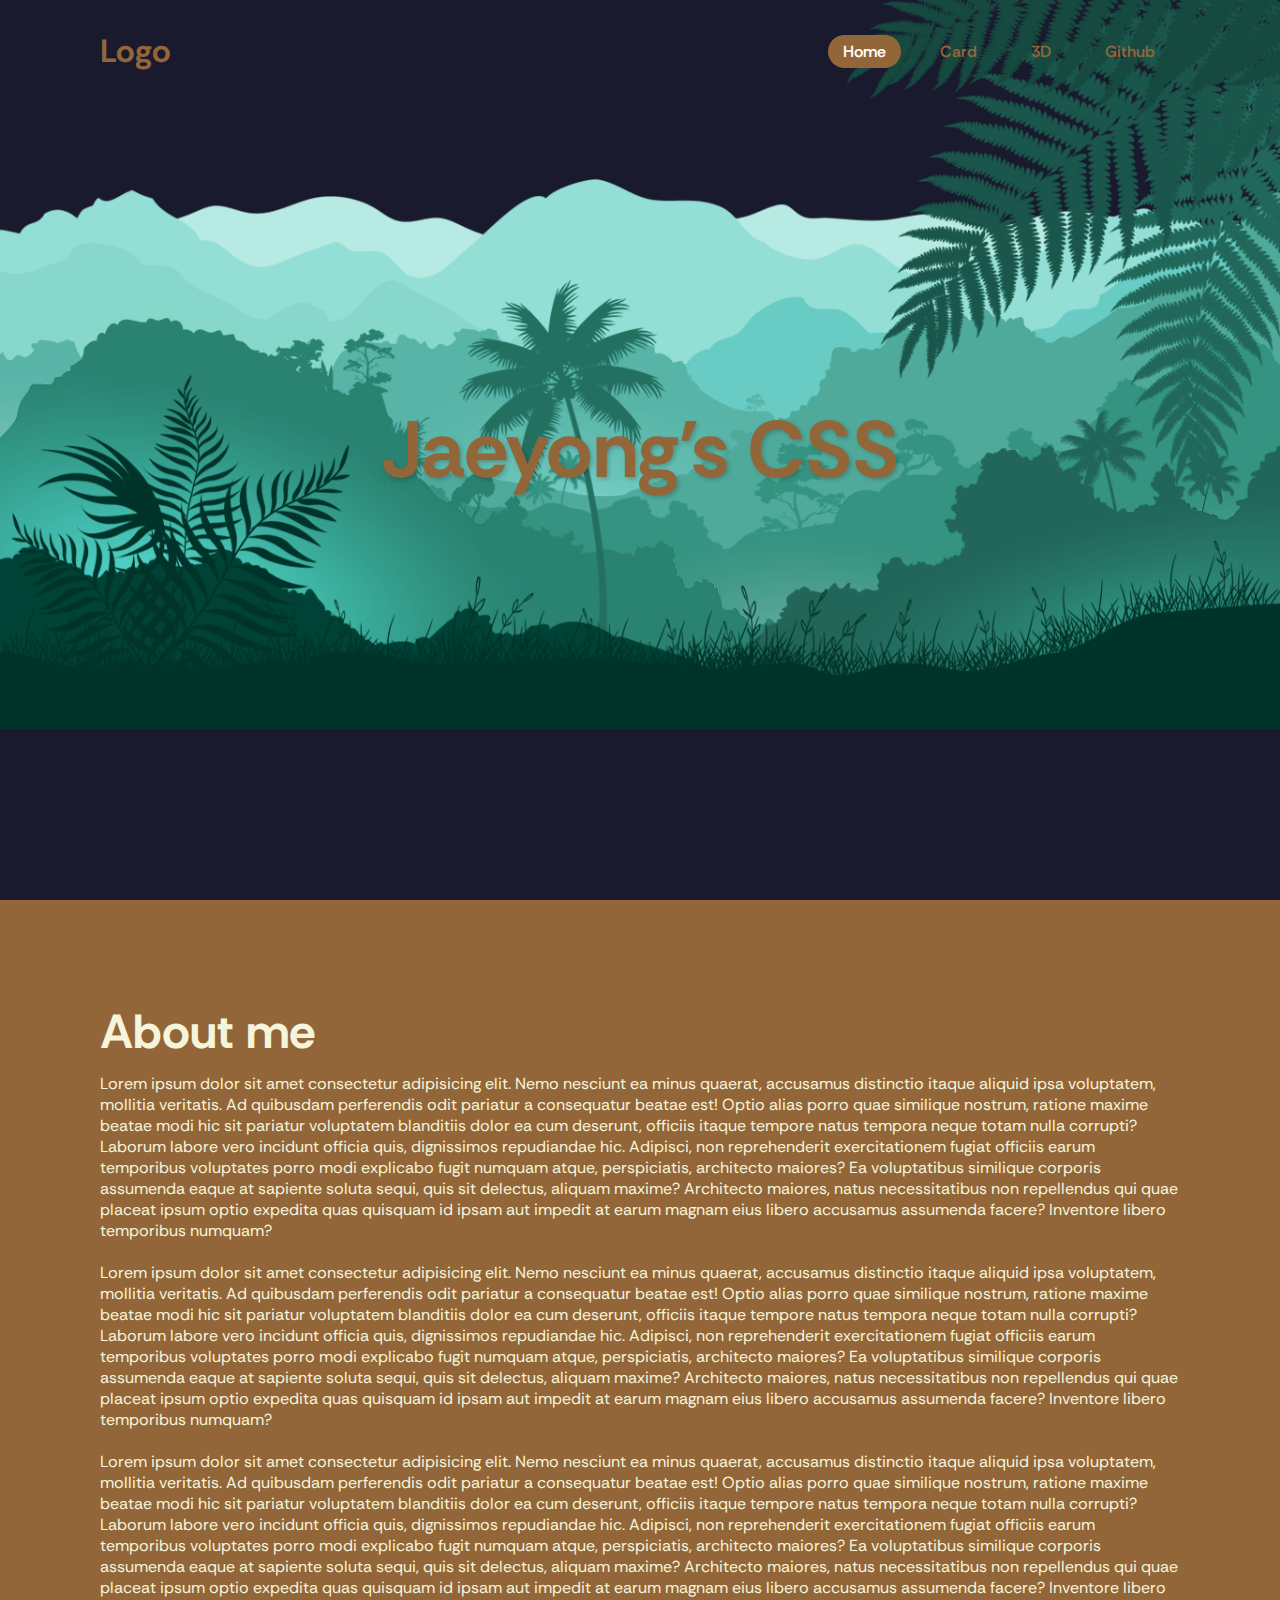
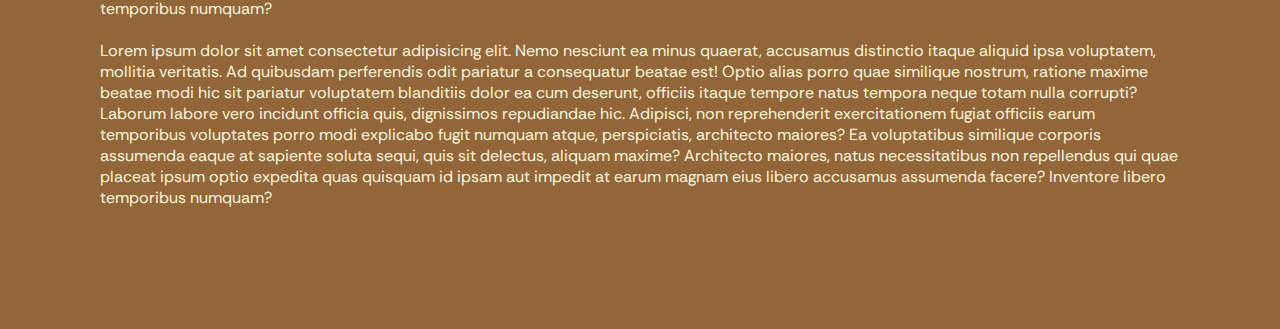
==== index.html @ 899b18fa "first commit" ====
<!DOCTYPE html>
<html lang="en">
<head>
    <meta charset="UTF-8">
    <meta name="viewport" content="width=device-width, initial-scale=1.0">
    <title>Document</title>
    <link rel="stylesheet" href="style.css">
</head>
<body>
    
    <header>
        <h2 class="logo"> Logo</h2>
        <nav class="navigation">
            <a href="#" class="active">Home</a>
            <a href="/about/Css.html" >Card</a>
            <a href="/3D/3d.html" >3D</a>
            <a href="https://github.com/jjy963851" >Github</a>
          
        </nav>
    </header>

    <section class="parallax">
        <img src="hill1.png" id="hill1">
        <img src="hill2.png" id="hill2">
        <img src="hill3.png" id="hill3">
        <img src="hill4.png" id="hill4">
        <img src="hill5.png" id="hill5">
        <img src="tree.png" id="tree">
        <h2 id="text">Jaeyong&apos;s CSS</h2>
        <img src="leaf.png" id="leaf">
        <img src="plant.png" id="plant">

        
    </section>

    <section class="sec">
        <h2>About me</h2>
        <p>Lorem ipsum dolor sit amet consectetur adipisicing elit. Nemo nesciunt ea minus quaerat, accusamus distinctio itaque aliquid ipsa voluptatem, mollitia veritatis. Ad quibusdam perferendis odit pariatur a consequatur beatae est! Optio alias porro quae similique nostrum, ratione maxime beatae modi hic sit pariatur voluptatem blanditiis dolor ea cum deserunt, officiis itaque tempore natus tempora neque totam nulla corrupti? Laborum labore vero incidunt officia quis, dignissimos repudiandae hic. Adipisci, non reprehenderit exercitationem fugiat officiis earum temporibus voluptates porro modi explicabo fugit numquam atque, perspiciatis, architecto maiores? Ea voluptatibus similique corporis assumenda eaque at sapiente soluta sequi, quis sit delectus, aliquam maxime? Architecto maiores, natus necessitatibus non repellendus qui quae placeat ipsum optio expedita quas quisquam id ipsam aut impedit at earum magnam eius libero accusamus assumenda facere? Inventore libero temporibus numquam?<br><br>
            Lorem ipsum dolor sit amet consectetur adipisicing elit. Nemo nesciunt ea minus quaerat, accusamus distinctio itaque aliquid ipsa voluptatem, mollitia veritatis. Ad quibusdam perferendis odit pariatur a consequatur beatae est! Optio alias porro quae similique nostrum, ratione maxime beatae modi hic sit pariatur voluptatem blanditiis dolor ea cum deserunt, officiis itaque tempore natus tempora neque totam nulla corrupti? Laborum labore vero incidunt officia quis, dignissimos repudiandae hic. Adipisci, non reprehenderit exercitationem fugiat officiis earum temporibus voluptates porro modi explicabo fugit numquam atque, perspiciatis, architecto maiores? Ea voluptatibus similique corporis assumenda eaque at sapiente soluta sequi, quis sit delectus, aliquam maxime? Architecto maiores, natus necessitatibus non repellendus qui quae placeat ipsum optio expedita quas quisquam id ipsam aut impedit at earum magnam eius libero accusamus assumenda facere? Inventore libero temporibus numquam?<br><br>
            Lorem ipsum dolor sit amet consectetur adipisicing elit. Nemo nesciunt ea minus quaerat, accusamus distinctio itaque aliquid ipsa voluptatem, mollitia veritatis. Ad quibusdam perferendis odit pariatur a consequatur beatae est! Optio alias porro quae similique nostrum, ratione maxime beatae modi hic sit pariatur voluptatem blanditiis dolor ea cum deserunt, officiis itaque tempore natus tempora neque totam nulla corrupti? Laborum labore vero incidunt officia quis, dignissimos repudiandae hic. Adipisci, non reprehenderit exercitationem fugiat officiis earum temporibus voluptates porro modi explicabo fugit numquam atque, perspiciatis, architecto maiores? Ea voluptatibus similique corporis assumenda eaque at sapiente soluta sequi, quis sit delectus, aliquam maxime? Architecto maiores, natus necessitatibus non repellendus qui quae placeat ipsum optio expedita quas quisquam id ipsam aut impedit at earum magnam eius libero accusamus assumenda facere? Inventore libero temporibus numquam?<br><br>
            Lorem ipsum dolor sit amet consectetur adipisicing elit. Nemo nesciunt ea minus quaerat, accusamus distinctio itaque aliquid ipsa voluptatem, mollitia veritatis. Ad quibusdam perferendis odit pariatur a consequatur beatae est! Optio alias porro quae similique nostrum, ratione maxime beatae modi hic sit pariatur voluptatem blanditiis dolor ea cum deserunt, officiis itaque tempore natus tempora neque totam nulla corrupti? Laborum labore vero incidunt officia quis, dignissimos repudiandae hic. Adipisci, non reprehenderit exercitationem fugiat officiis earum temporibus voluptates porro modi explicabo fugit numquam atque, perspiciatis, architecto maiores? Ea voluptatibus similique corporis assumenda eaque at sapiente soluta sequi, quis sit delectus, aliquam maxime? Architecto maiores, natus necessitatibus non repellendus qui quae placeat ipsum optio expedita quas quisquam id ipsam aut impedit at earum magnam eius libero accusamus assumenda facere? Inventore libero temporibus numquam?<br><br>
        </p> 
    </section>

    <script src="app.js"></script>
</body>
</html>
---- style.css ----
@import url('https://fonts.googleapis.com/css2?family=Fasthand&family=Nunito:wght@200;400;700&family=Rethink+Sans:wght@400;500;800&family=Urbanist:wght@200&display=swap');


*{
    margin:0;
    padding:0;
    box-sizing: border-box;
    font-family: 'Rethink Sans', sans-serif;
}

body{
    background-color: #1a1a2e;
    overflow-x: hidden;

}

header{
    position: absolute;
    top:0;
    left:0;
    width: 100%;
    padding: 30px 100px;
    display: flex;
   justify-content: space-between;
    align-items: center;
    z-index: 100;

}

.logo{
    font-size: 2em;
    color: #936639;
    pointer-events: none;
    margin-right: 270px;
}

.navigation a{
    text-decoration: none;
    color: #936639;
    padding: 6px 15px;
    border-radius: 20px;
    margin: 0 10px;
    font-weight: 600;
}

.navigation a:hover,
.navigation a.active{
    background: #936639;
    color: #fff;
}

.parallax{
    position: relative;
    display: flex;
    justify-content: center;
    align-items: center;
    height: 100vh;
    overflow: hidden;

}

#text{
    position: absolute;
    font-size: 5em;
    color: #936639;
    text-shadow: 2px 2px 4px rgba(0, 0, 0, .2);
}

.parallax img{
    position: absolute;
    top: 0;
    left: 0;
    width: 100%;
    pointer-events: none;

}

.sec{
    position: relative;
    background: #936639;
    padding: 100px;
}

.sec h2{
    font-size: 3em;
    color: #F5F5DC;
    margin-bottom: 10px;

}

.sec p{
    font-size: 1em;
    color: #F5F5DC;
    font-weight: 300;

}
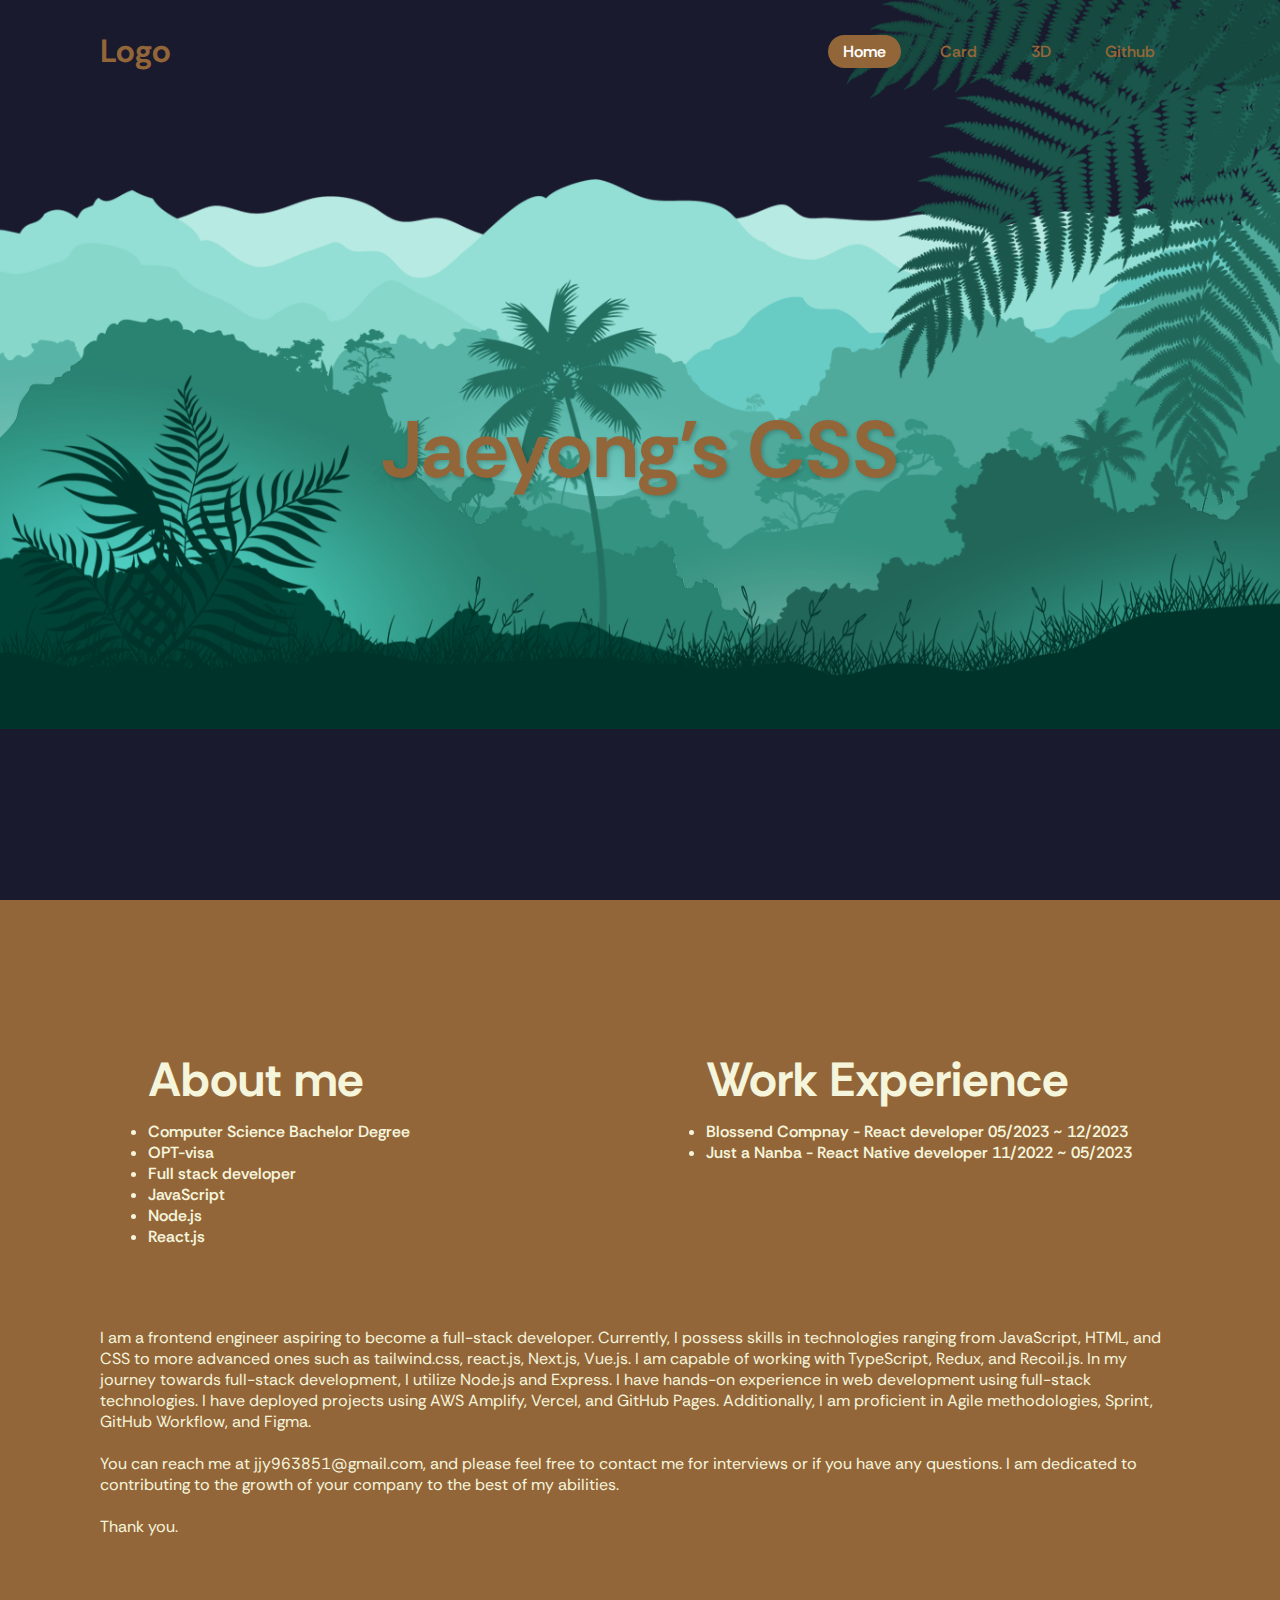
==== commit 90b5bd00: "p" ====
--- a/index.html
+++ b/index.html
@@ -1,21 +1,23 @@
 <!DOCTYPE html>
 <html lang="en">
+
 <head>
     <meta charset="UTF-8">
     <meta name="viewport" content="width=device-width, initial-scale=1.0">
     <title>Document</title>
     <link rel="stylesheet" href="style.css">
 </head>
+
 <body>
-    
+
     <header>
         <h2 class="logo"> Logo</h2>
         <nav class="navigation">
-            <a href="#" class="active">Home</a>
-            <a href="/about/Css.html" >Card</a>
-            <a href="/3D/3d.html" >3D</a>
-            <a href="https://github.com/jjy963851" >Github</a>
-          
+            <a href="index.html" class="active">Home</a>
+            <a href="table.html">Card</a>
+            <a href="3d.html">3D</a>
+            <a href="https://github.com/jjy963851">Github</a>
+
         </nav>
     </header>
 
@@ -30,18 +32,55 @@
         <img src="leaf.png" id="leaf">
         <img src="plant.png" id="plant">
 
-        
+
     </section>
 
     <section class="sec">
-        <h2>About me</h2>
-        <p>Lorem ipsum dolor sit amet consectetur adipisicing elit. Nemo nesciunt ea minus quaerat, accusamus distinctio itaque aliquid ipsa voluptatem, mollitia veritatis. Ad quibusdam perferendis odit pariatur a consequatur beatae est! Optio alias porro quae similique nostrum, ratione maxime beatae modi hic sit pariatur voluptatem blanditiis dolor ea cum deserunt, officiis itaque tempore natus tempora neque totam nulla corrupti? Laborum labore vero incidunt officia quis, dignissimos repudiandae hic. Adipisci, non reprehenderit exercitationem fugiat officiis earum temporibus voluptates porro modi explicabo fugit numquam atque, perspiciatis, architecto maiores? Ea voluptatibus similique corporis assumenda eaque at sapiente soluta sequi, quis sit delectus, aliquam maxime? Architecto maiores, natus necessitatibus non repellendus qui quae placeat ipsum optio expedita quas quisquam id ipsam aut impedit at earum magnam eius libero accusamus assumenda facere? Inventore libero temporibus numquam?<br><br>
-            Lorem ipsum dolor sit amet consectetur adipisicing elit. Nemo nesciunt ea minus quaerat, accusamus distinctio itaque aliquid ipsa voluptatem, mollitia veritatis. Ad quibusdam perferendis odit pariatur a consequatur beatae est! Optio alias porro quae similique nostrum, ratione maxime beatae modi hic sit pariatur voluptatem blanditiis dolor ea cum deserunt, officiis itaque tempore natus tempora neque totam nulla corrupti? Laborum labore vero incidunt officia quis, dignissimos repudiandae hic. Adipisci, non reprehenderit exercitationem fugiat officiis earum temporibus voluptates porro modi explicabo fugit numquam atque, perspiciatis, architecto maiores? Ea voluptatibus similique corporis assumenda eaque at sapiente soluta sequi, quis sit delectus, aliquam maxime? Architecto maiores, natus necessitatibus non repellendus qui quae placeat ipsum optio expedita quas quisquam id ipsam aut impedit at earum magnam eius libero accusamus assumenda facere? Inventore libero temporibus numquam?<br><br>
-            Lorem ipsum dolor sit amet consectetur adipisicing elit. Nemo nesciunt ea minus quaerat, accusamus distinctio itaque aliquid ipsa voluptatem, mollitia veritatis. Ad quibusdam perferendis odit pariatur a consequatur beatae est! Optio alias porro quae similique nostrum, ratione maxime beatae modi hic sit pariatur voluptatem blanditiis dolor ea cum deserunt, officiis itaque tempore natus tempora neque totam nulla corrupti? Laborum labore vero incidunt officia quis, dignissimos repudiandae hic. Adipisci, non reprehenderit exercitationem fugiat officiis earum temporibus voluptates porro modi explicabo fugit numquam atque, perspiciatis, architecto maiores? Ea voluptatibus similique corporis assumenda eaque at sapiente soluta sequi, quis sit delectus, aliquam maxime? Architecto maiores, natus necessitatibus non repellendus qui quae placeat ipsum optio expedita quas quisquam id ipsam aut impedit at earum magnam eius libero accusamus assumenda facere? Inventore libero temporibus numquam?<br><br>
-            Lorem ipsum dolor sit amet consectetur adipisicing elit. Nemo nesciunt ea minus quaerat, accusamus distinctio itaque aliquid ipsa voluptatem, mollitia veritatis. Ad quibusdam perferendis odit pariatur a consequatur beatae est! Optio alias porro quae similique nostrum, ratione maxime beatae modi hic sit pariatur voluptatem blanditiis dolor ea cum deserunt, officiis itaque tempore natus tempora neque totam nulla corrupti? Laborum labore vero incidunt officia quis, dignissimos repudiandae hic. Adipisci, non reprehenderit exercitationem fugiat officiis earum temporibus voluptates porro modi explicabo fugit numquam atque, perspiciatis, architecto maiores? Ea voluptatibus similique corporis assumenda eaque at sapiente soluta sequi, quis sit delectus, aliquam maxime? Architecto maiores, natus necessitatibus non repellendus qui quae placeat ipsum optio expedita quas quisquam id ipsam aut impedit at earum magnam eius libero accusamus assumenda facere? Inventore libero temporibus numquam?<br><br>
-        </p> 
+
+
+        <div class="about-me-container">
+            <div>
+                <h2>About me</h2>
+                <ul>
+                    <li>Computer Science Bachelor Degree</li>
+                    <li>OPT-visa</li>
+                    <li>Full stack developer </li>
+                    <li>JavaScript</li>
+                    <li>Node.js</li>
+                    <li>React.js</li>
+                </ul>
+            </div>
+
+
+
+            <div class="expereince">
+                <h2>Work Experience</h2>
+                <ul>
+                    <li>Blossend Compnay - React developer 05/2023 ~ 12/2023</li>
+                    <li>Just a Nanba - React Native developer 11/2022 ~ 05/2023</li>
+                </ul>
+
+            
+            </div>
+        </div>
+
+        <p>
+            I am a frontend engineer aspiring to become a full-stack developer. Currently, I possess skills in
+            technologies ranging from JavaScript, HTML, and CSS to more advanced ones such as tailwind.css,
+            react.js, Next.js, Vue.js. I am capable of working with TypeScript, Redux, and Recoil.js. In my
+            journey towards full-stack development, I utilize Node.js and Express. I have hands-on experience in
+            web development using full-stack technologies. I have deployed projects using AWS Amplify, Vercel,
+            and GitHub Pages. Additionally, I am proficient in Agile methodologies, Sprint, GitHub Workflow, and
+            Figma.
+            <br></br>
+
+            You can reach me at jjy963851@gmail.com, and please feel free to contact me for interviews or if you
+            have any questions. I am dedicated to contributing to the growth of your company to the best of my
+            abilities.<br><br> Thank you.
+        </p>
     </section>
 
     <script src="app.js"></script>
 </body>
+
 </html>--- a/style.css
+++ b/style.css
@@ -77,6 +77,8 @@
 }
 
 .sec{
+
+  
     position: relative;
     background: #936639;
     padding: 100px;
@@ -90,8 +92,21 @@
 }
 
 .sec p{
+    margin-top: 2rem;
     font-size: 1em;
     color: #F5F5DC;
     font-weight: 300;
 
-}+}
+
+.about-me-container{
+    display: flex;
+    justify-content: space-between;
+    padding: 3rem 3rem;
+
+}
+.about-me-container li{
+    color: #F5F5DC;
+    font-weight: 600;
+}
+
